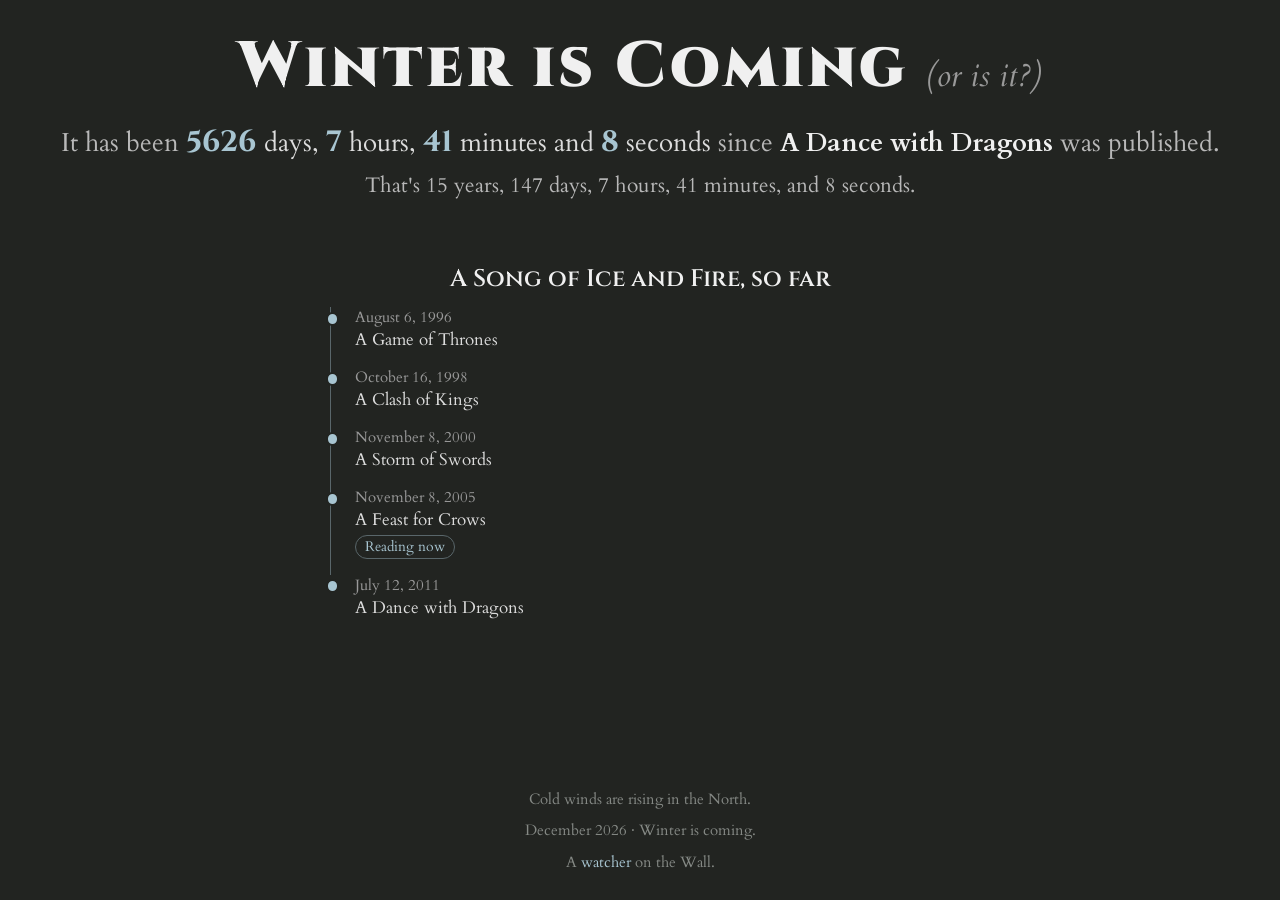
==== index.html @ 38c05212 "Refine page layout and add footer link" ====
<!doctype html>
<html lang="en">
  <head>
    <meta charset="UTF-8" />
    <meta name="viewport" content="width=device-width, initial-scale=1.0" />
    <meta
      name="description"
      content="How long has it been since A Dance with Dragons was published? A live countdown of the wait for The Winds of Winter."
    />

    <link rel="stylesheet" href="styles.css" />
    <title>Winds of Winter Countdown</title>
  </head>
  <body>
    <main>
      <section class="hero" aria-label="Winds of Winter countdown">
        <div class="title-row">
          <div class="headline">Winter is Coming</div>
          <div class="question">(or is it?)</div>
        </div>

        <div class="counter-lines">
          <div id="counter">
            <span class="open">It has been</span>

            <span id="days"></span>
            <span id="days_counter"></span>,
            <span id="hours"></span>
            <span id="hours_counter"></span>,
            <span id="minutes"></span>
            <span id="minutes_counter"></span>
            and
            <span id="seconds"></span>
            <span id="seconds_counter"></span>

            <span class="close">
              since <strong>A Dance with Dragons</strong> was published.</span
            >
          </div>

          <p id="elapsed-years"></p>
        </div>
      </section>

      <section class="book-history" aria-labelledby="book-history-title">
        <h2 id="book-history-title">A Song of Ice and Fire, so far</h2>
        <ol class="timeline">
          <li class="timeline-item">
            <time datetime="1996-08-06">August 6, 1996</time>
            <h3>A Game of Thrones</h3>
          </li>
          <li class="timeline-item">
            <time datetime="1998-10-16">October 16, 1998</time>
            <h3>A Clash of Kings</h3>
          </li>
          <li class="timeline-item">
            <time datetime="2000-11-08">November 8, 2000</time>
            <h3>A Storm of Swords</h3>
          </li>
          <li class="timeline-item">
            <time datetime="2005-11-08">November 8, 2005</time>
            <h3>A Feast for Crows</h3>
            <span class="reading-label">Reading now</span>
          </li>
          <li class="timeline-item">
            <time datetime="2011-07-12">July 12, 2011</time>
            <h3>A Dance with Dragons</h3>
          </li>
        </ol>
      </section>

      <footer class="site-footer">
        <p>Cold winds are rising in the North.</p>
        <p><time id="current-date"></time> · Winter is coming.</p>
        <p>A <a href="https://abdulkareem.me">watcher</a> on the Wall.</p>
      </footer>

    </main>

    <script src="script.js"></script>
  </body>
</html>
---- styles.css ----
@font-face {
  font-family: "Cardo";
  font-style: normal;
  font-weight: 400;
  font-display: swap;
  src: url("fonts/cardo-regular.woff2") format("woff2");
}

@font-face {
  font-family: "Cardo";
  font-style: normal;
  font-weight: 700;
  font-display: swap;
  src: url("fonts/cardo-bold.woff2") format("woff2");
}

@font-face {
  font-family: "Cardo";
  font-style: italic;
  font-weight: 400;
  font-display: swap;
  src: url("fonts/cardo-italic.woff2") format("woff2");
}

@font-face {
  font-family: "Cinzel";
  font-style: normal;
  font-weight: 400 900;
  font-display: swap;
  src: url("fonts/cinzel-variable.woff2") format("woff2");
}

* {
  margin: 0;
  padding: 0;
  box-sizing: border-box;
}

::selection {
  color: #222421;
  background: #f0f0f0;
}

body {
  background-color: #222421;
  min-height: 100vh;
  min-height: 100svh;
  display: flex;
  flex-direction: column;
  justify-content: center;
  text-align: center;
  padding: 1.5rem 2rem;
  gap: 0.5rem;
}

main {
  width: 100%;
  min-height: calc(100svh - 3rem);
  display: flex;
  flex-direction: column;
  align-items: center;
  gap: clamp(2.5rem, 7vh, 4.5rem);
}

.hero {
  display: flex;
  flex-direction: column;
  align-items: center;
  gap: 0.75rem;
  width: 100%;
}

.counter-lines {
  display: flex;
  flex-direction: column;
  gap: 0.5rem;
  width: 100%;
}

.title-row {
  display: flex;
  align-items: baseline;
  gap: 1rem;
  flex-wrap: wrap;
  justify-content: center;
}

.headline {
  font-family: "Cinzel", serif;
  font-weight: 900;
  font-size: clamp(2.5rem, 5vw, 4.5rem);
  color: #f0f0f0;
  letter-spacing: 0.05em;
}

.question {
  font-family: "Cardo", serif;
  font-style: italic;
  font-size: clamp(1.3rem, 3vw, 2rem);
  color: #999999;
}

#counter {
  width: 100%;
  font-family: "Cardo", serif;
  font-size: clamp(1.1rem, 2.2vw, 1.6rem);
  color: #dcdcdc;
  max-width: 100%;
  line-height: 1.4;
  text-align: center;
}

#counter .open,
#counter .close {
  color: #b8b8b8;
}

#counter strong {
  color: #f0f0f0;
  font-weight: 700;
}

#elapsed-years {
  color: #b8b8b8;
  font-family: "Cardo", serif;
  font-size: clamp(1rem, 1.8vw, 1.3rem);
  line-height: 1.4;
}

.book-history {
  width: min(100%, 620px);
  text-align: left;
}

.book-history h2 {
  margin-bottom: 0.75rem;
  color: #f0f0f0;
  font-family: "Cinzel", serif;
  font-size: clamp(1.15rem, 2vw, 1.5rem);
  font-weight: 600;
  text-align: center;
}

.timeline {
  list-style: none;
}

.timeline-item {
  position: relative;
  min-height: 0;
  padding: 0 0 1rem 1.5rem;
  border-left: 1px solid #59666a;
}

.timeline-item::before {
  position: absolute;
  top: 0.3rem;
  left: -0.32rem;
  width: 0.6rem;
  height: 0.6rem;
  border: 2px solid #222421;
  border-radius: 50%;
  background: #a8c5d1;
  content: "";
}

.timeline-item:last-child {
  min-height: 0;
  padding-bottom: 0;
  border-left-color: transparent;
}

.timeline-item time {
  color: #999999;
  font-family: "Cardo", serif;
  font-size: 0.95rem;
}

.timeline-item h3 {
  margin-top: 0;
  color: #dcdcdc;
  font-family: "Cardo", serif;
  font-size: 1.05rem;
  font-weight: 400;
}

.reading-label {
  display: inline-block;
  margin-top: 0.25rem;
  padding: 0.1rem 0.55rem;
  border: 1px solid #59666a;
  border-radius: 999px;
  color: #a8c5d1;
  font-family: "Cardo", serif;
  font-size: 0.85rem;
}

.site-footer {
  width: min(100%, 620px);
  margin-top: auto;
  padding-top: 0;
  color: #858985;
  font-family: "Cardo", serif;
  font-size: 0.95rem;
  line-height: 1.8;
}

.site-footer p + p {
  margin-top: 0.25rem;
}

.site-footer a {
  color: #a8c5d1;
  text-decoration: none;
}

.site-footer a:hover,
.site-footer a:focus-visible {
  text-decoration: underline;
}

@media (max-width: 700px) {
  body {
    padding: 1.5rem 1rem;
  }

  main {
    min-height: 0;
    gap: 2rem;
  }

  .site-footer {
    margin-top: 0;
  }
}

#days,
#hours,
#minutes,
#seconds {
  font-family: "Cinzel", serif;
  font-weight: 700;
  color: #a8c5d1;
  font-size: 1.15em;
}

#days_counter,
#hours_counter,
#minutes_counter,
#seconds_counter {
  color: #dcdcdc;
}
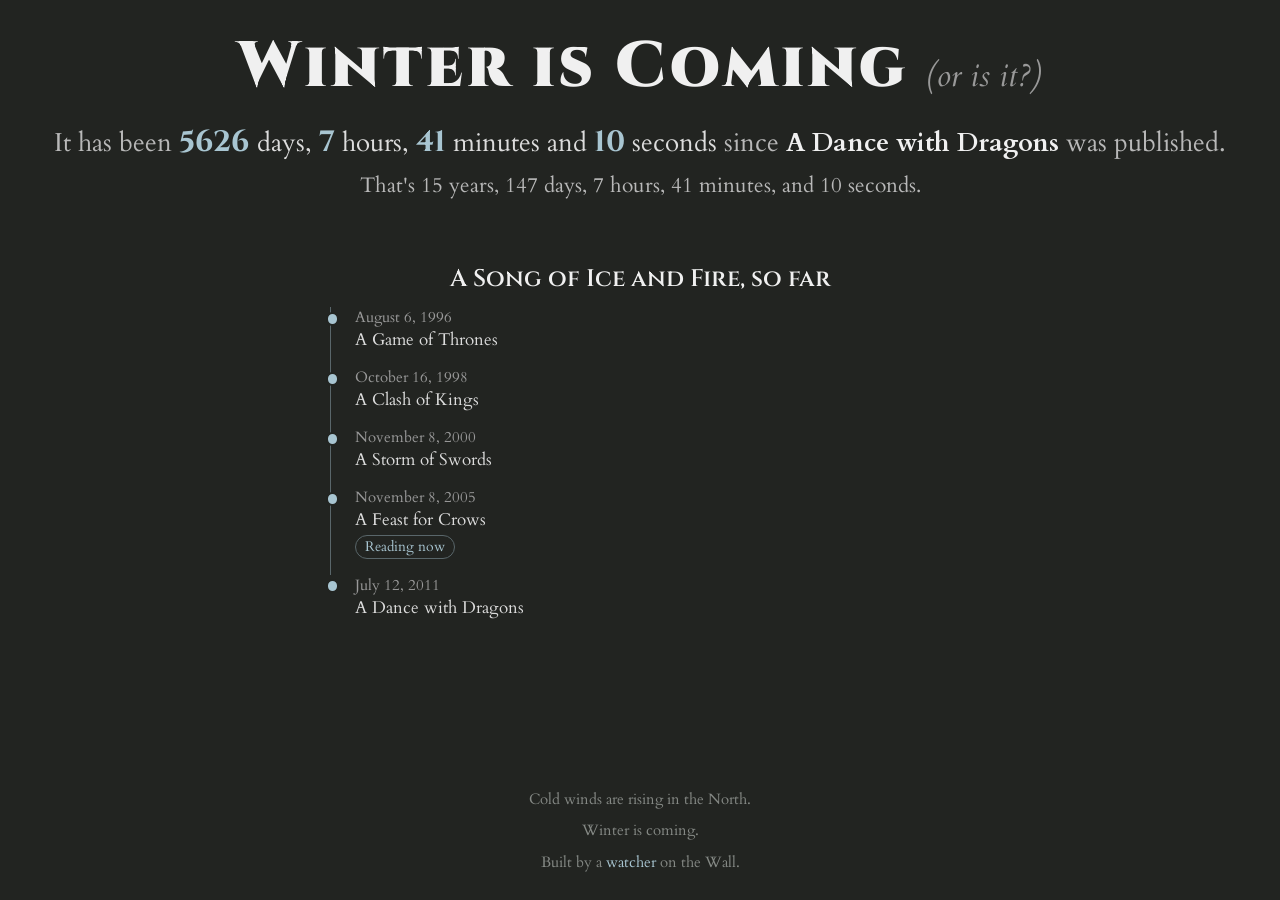
==== commit 437bc1ec: "Simplify footer attribution" ====
--- a/index.html
+++ b/index.html
@@ -71,8 +71,8 @@
 
       <footer class="site-footer">
         <p>Cold winds are rising in the North.</p>
-        <p><time id="current-date"></time> · Winter is coming.</p>
-        <p>A <a href="https://abdulkareem.me">watcher</a> on the Wall.</p>
+        <p>Winter is coming.</p>
+        <p>Built by a <a href="https://abdulkareem.me">watcher</a> on the Wall.</p>
       </footer>
 
     </main>
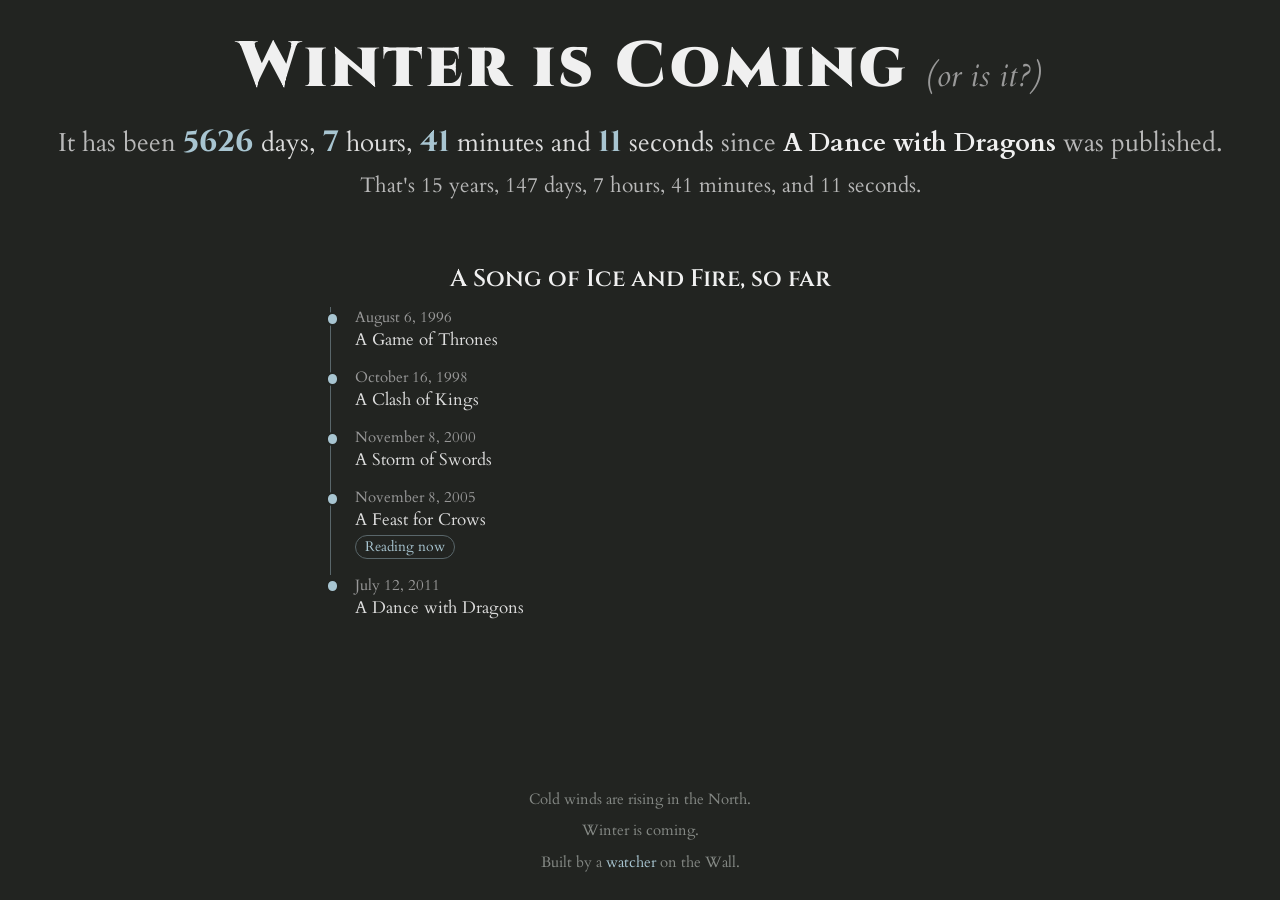
==== commit 5c1d9d87: "Add color-scheme aware raven favicon" ====
--- a/index.html
+++ b/index.html
@@ -8,6 +8,7 @@
       content="How long has it been since A Dance with Dragons was published? A live countdown of the wait for The Winds of Winter."
     />
 
+    <link rel="icon" href="favicon.svg" type="image/svg+xml" />
     <link rel="stylesheet" href="styles.css" />
     <title>Winds of Winter Countdown</title>
   </head>
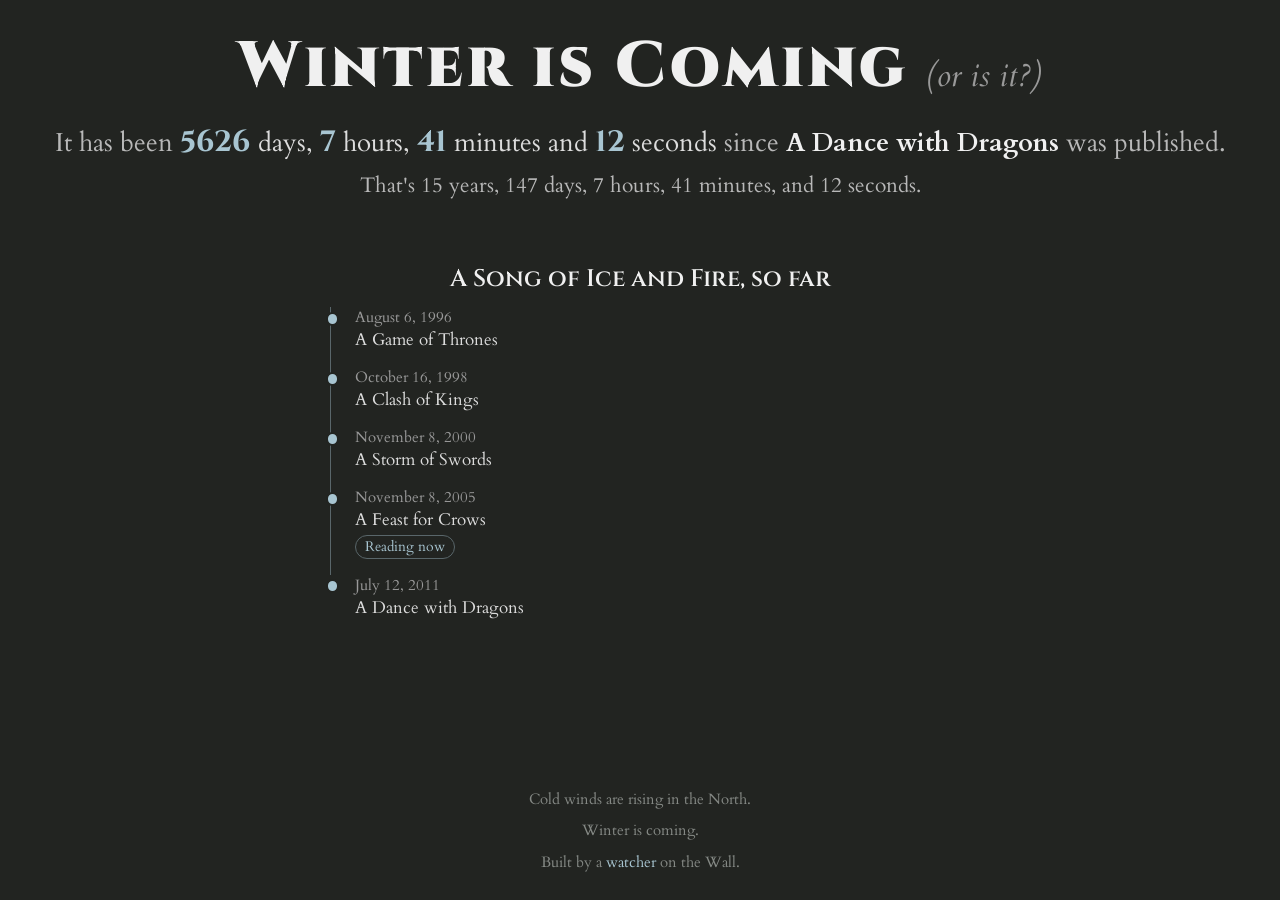
==== commit 4df9fa77: "Add Google site verification" ====
--- a/index.html
+++ b/index.html
@@ -7,6 +7,7 @@
       name="description"
       content="How long has it been since A Dance with Dragons was published? A live countdown of the wait for The Winds of Winter."
     />
+    <meta name="google-site-verification" content="6XmvAf14zx8d5ENP5H38cQV1JYzWniGYxqAa-eo4tVA" />
 
     <link rel="icon" href="favicon.svg" type="image/svg+xml" />
     <link rel="stylesheet" href="styles.css" />
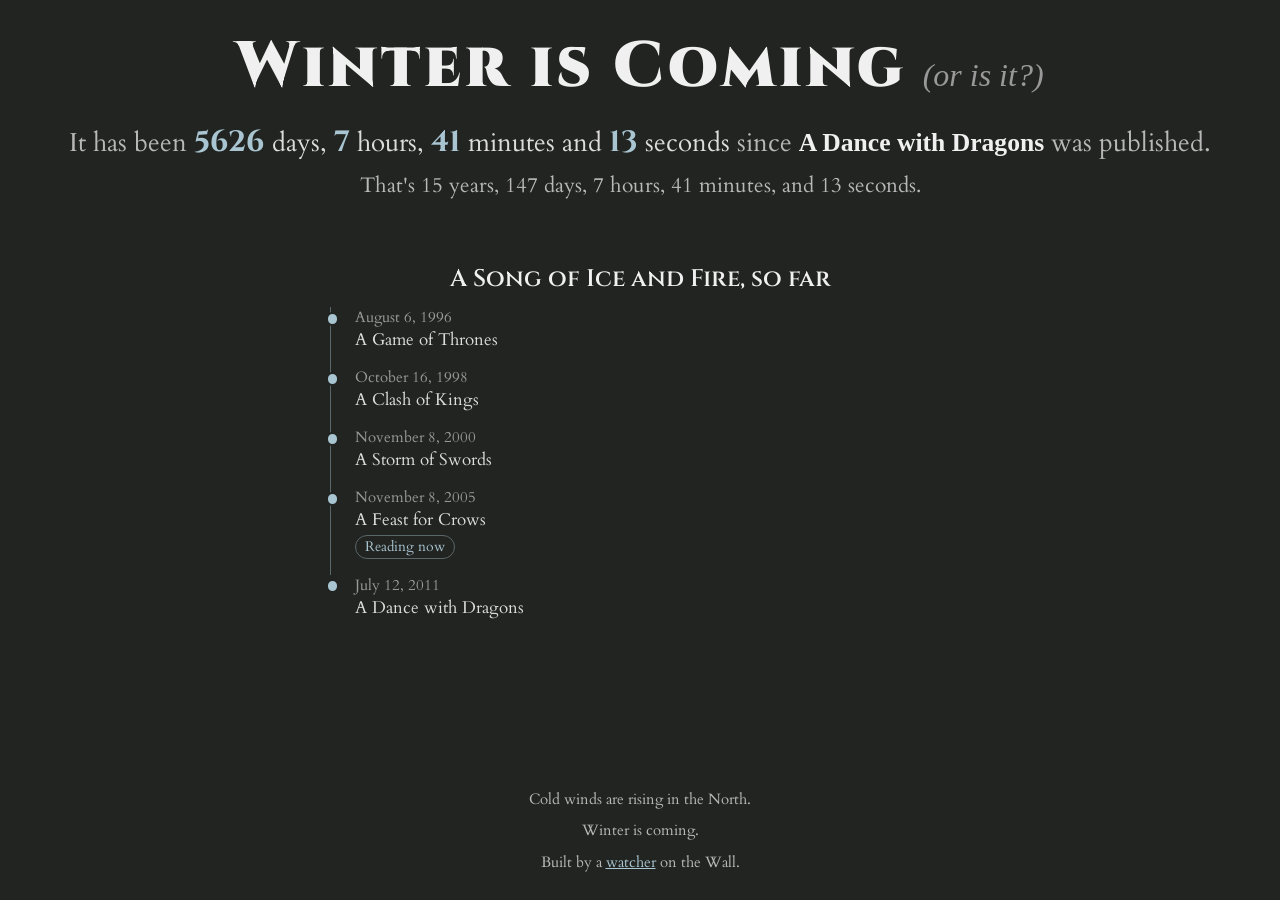
==== commit da75d8de: "Improve font loading and accessibility" ====
--- a/index.html
+++ b/index.html
@@ -9,6 +9,8 @@
     />
     <meta name="google-site-verification" content="6XmvAf14zx8d5ENP5H38cQV1JYzWniGYxqAa-eo4tVA" />
 
+    <link rel="preload" href="fonts/cinzel-variable.woff2" as="font" type="font/woff2" crossorigin />
+    <link rel="preload" href="fonts/cardo-regular.woff2" as="font" type="font/woff2" crossorigin />
     <link rel="icon" href="favicon.svg" type="image/svg+xml" />
     <link rel="stylesheet" href="styles.css" />
     <title>Winds of Winter Countdown</title>
--- a/styles.css
+++ b/styles.css
@@ -2,7 +2,7 @@
   font-family: "Cardo";
   font-style: normal;
   font-weight: 400;
-  font-display: swap;
+  font-display: optional;
   src: url("fonts/cardo-regular.woff2") format("woff2");
 }
 
@@ -10,7 +10,7 @@
   font-family: "Cardo";
   font-style: normal;
   font-weight: 700;
-  font-display: swap;
+  font-display: optional;
   src: url("fonts/cardo-bold.woff2") format("woff2");
 }
 
@@ -18,7 +18,7 @@
   font-family: "Cardo";
   font-style: italic;
   font-weight: 400;
-  font-display: swap;
+  font-display: optional;
   src: url("fonts/cardo-italic.woff2") format("woff2");
 }
 
@@ -26,7 +26,7 @@
   font-family: "Cinzel";
   font-style: normal;
   font-weight: 400 900;
-  font-display: swap;
+  font-display: optional;
   src: url("fonts/cinzel-variable.woff2") format("woff2");
 }
 
@@ -199,7 +199,7 @@
   width: min(100%, 620px);
   margin-top: auto;
   padding-top: 0;
-  color: #858985;
+  color: #b8b8b8;
   font-family: "Cardo", serif;
   font-size: 0.95rem;
   line-height: 1.8;
@@ -211,7 +211,7 @@
 
 .site-footer a {
   color: #a8c5d1;
-  text-decoration: none;
+  text-decoration: underline;
 }
 
 .site-footer a:hover,
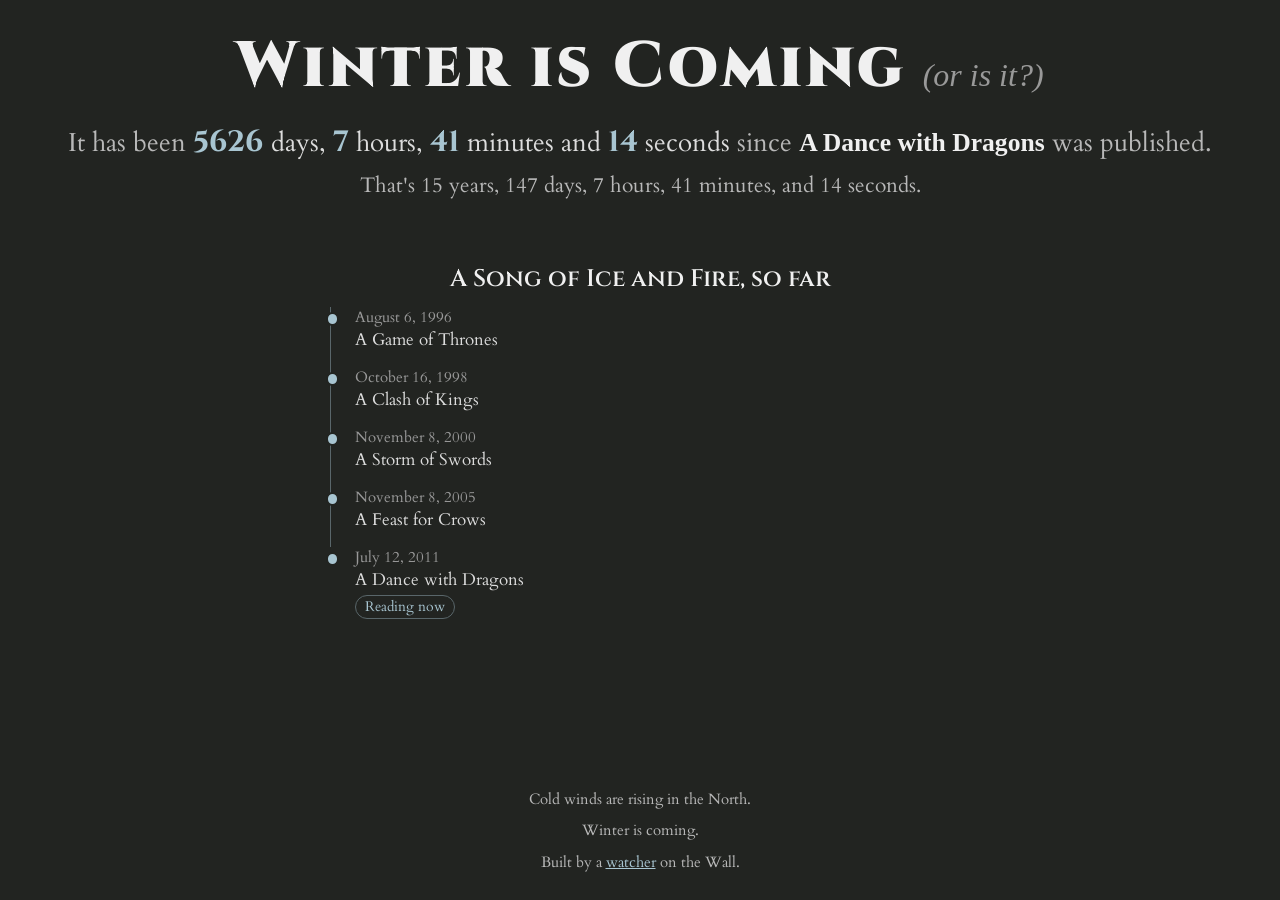
==== commit 5a9b8fa4: "Update reading now label" ====
--- a/index.html
+++ b/index.html
@@ -64,11 +64,11 @@
           <li class="timeline-item">
             <time datetime="2005-11-08">November 8, 2005</time>
             <h3>A Feast for Crows</h3>
-            <span class="reading-label">Reading now</span>
           </li>
           <li class="timeline-item">
             <time datetime="2011-07-12">July 12, 2011</time>
             <h3>A Dance with Dragons</h3>
+            <span class="reading-label">Reading now</span>
           </li>
         </ol>
       </section>
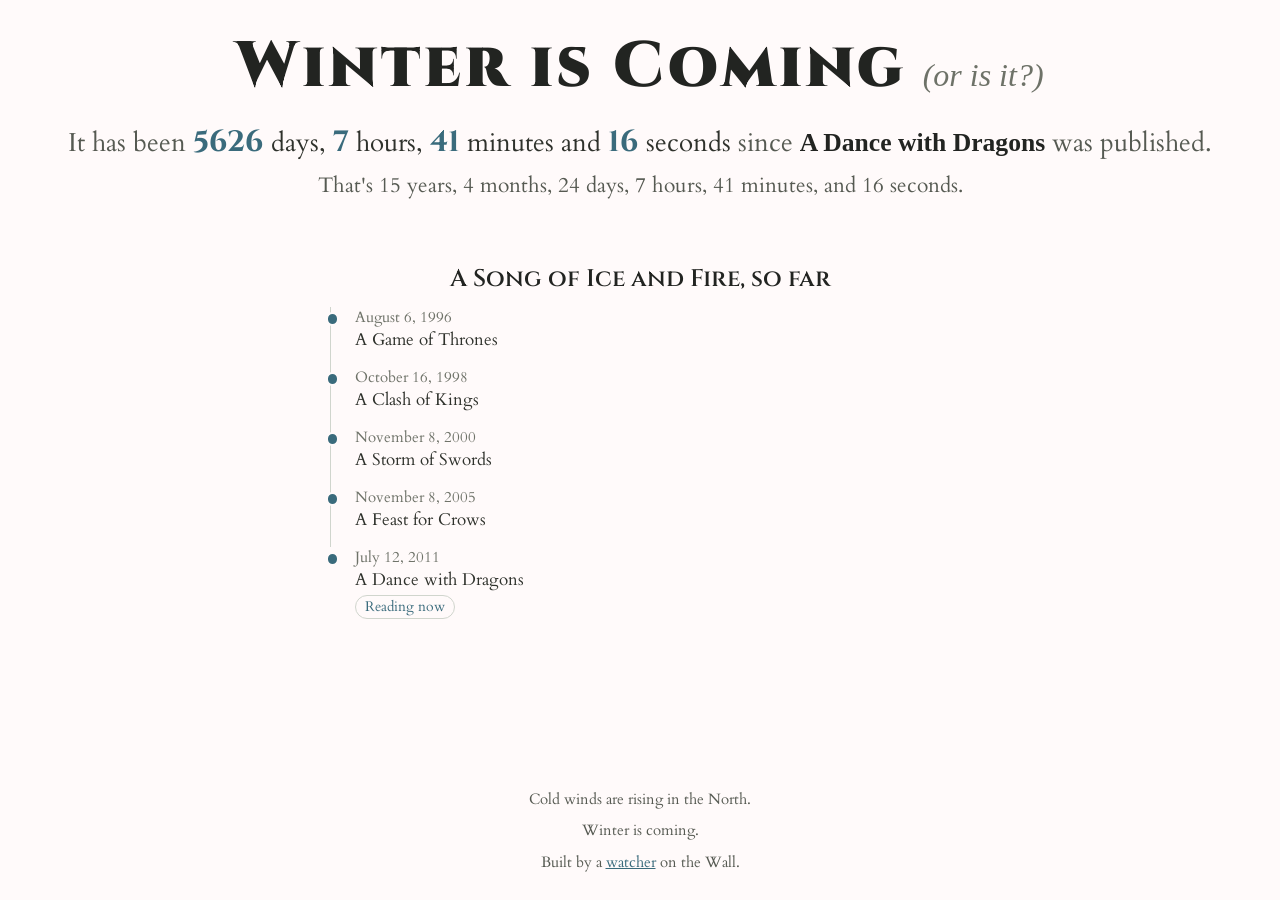
==== commit 42018963: "feat(elapsed): break down elapsed time by full calendar hierarchy The summary jumped from years stra" ====
--- a/index.html
+++ b/index.html
@@ -42,7 +42,7 @@
             >
           </div>
 
-          <p id="elapsed-years"></p>
+          <p id="elapsed-time"></p>
         </div>
       </section>
 
--- a/styles.css
+++ b/styles.css
@@ -30,6 +30,32 @@
   src: url("fonts/cinzel-variable.woff2") format("woff2");
 }
 
+:root {
+  color-scheme: dark;
+
+  --bg: #222421;
+  --text-primary: #f0f0f0;
+  --text-body: #dcdcdc;
+  --text-muted: #b8b8b8;
+  --text-dim: #999999;
+  --accent: #a8c5d1;
+  --border: #59666a;
+}
+
+@media (prefers-color-scheme: light) {
+  :root {
+    color-scheme: light;
+
+    --bg: #fffafa;
+    --text-primary: #222421;
+    --text-body: #2f322c;
+    --text-muted: #565a52;
+    --text-dim: #6e7268;
+    --accent: #3a6b7c;
+    --border: #d0d5cd;
+  }
+}
+
 * {
   margin: 0;
   padding: 0;
@@ -37,12 +63,12 @@
 }
 
 ::selection {
-  color: #222421;
-  background: #f0f0f0;
+  color: var(--bg);
+  background: var(--text-primary);
 }
 
 body {
-  background-color: #222421;
+  background-color: var(--bg);
   min-height: 100vh;
   min-height: 100svh;
   display: flex;
@@ -89,7 +115,7 @@
   font-family: "Cinzel", serif;
   font-weight: 900;
   font-size: clamp(2.5rem, 5vw, 4.5rem);
-  color: #f0f0f0;
+  color: var(--text-primary);
   letter-spacing: 0.05em;
 }
 
@@ -97,14 +123,14 @@
   font-family: "Cardo", serif;
   font-style: italic;
   font-size: clamp(1.3rem, 3vw, 2rem);
-  color: #999999;
+  color: var(--text-dim);
 }
 
 #counter {
   width: 100%;
   font-family: "Cardo", serif;
   font-size: clamp(1.1rem, 2.2vw, 1.6rem);
-  color: #dcdcdc;
+  color: var(--text-body);
   max-width: 100%;
   line-height: 1.4;
   text-align: center;
@@ -112,16 +138,16 @@
 
 #counter .open,
 #counter .close {
-  color: #b8b8b8;
+  color: var(--text-muted);
 }
 
 #counter strong {
-  color: #f0f0f0;
+  color: var(--text-primary);
   font-weight: 700;
 }
 
-#elapsed-years {
-  color: #b8b8b8;
+#elapsed-time {
+  color: var(--text-muted);
   font-family: "Cardo", serif;
   font-size: clamp(1rem, 1.8vw, 1.3rem);
   line-height: 1.4;
@@ -134,7 +160,7 @@
 
 .book-history h2 {
   margin-bottom: 0.75rem;
-  color: #f0f0f0;
+  color: var(--text-primary);
   font-family: "Cinzel", serif;
   font-size: clamp(1.15rem, 2vw, 1.5rem);
   font-weight: 600;
@@ -149,7 +175,7 @@
   position: relative;
   min-height: 0;
   padding: 0 0 1rem 1.5rem;
-  border-left: 1px solid #59666a;
+  border-left: 1px solid var(--border);
 }
 
 .timeline-item::before {
@@ -158,9 +184,9 @@
   left: -0.32rem;
   width: 0.6rem;
   height: 0.6rem;
-  border: 2px solid #222421;
+  border: 2px solid var(--bg);
   border-radius: 50%;
-  background: #a8c5d1;
+  background: var(--accent);
   content: "";
 }
 
@@ -171,14 +197,14 @@
 }
 
 .timeline-item time {
-  color: #999999;
+  color: var(--text-dim);
   font-family: "Cardo", serif;
   font-size: 0.95rem;
 }
 
 .timeline-item h3 {
   margin-top: 0;
-  color: #dcdcdc;
+  color: var(--text-body);
   font-family: "Cardo", serif;
   font-size: 1.05rem;
   font-weight: 400;
@@ -188,9 +214,9 @@
   display: inline-block;
   margin-top: 0.25rem;
   padding: 0.1rem 0.55rem;
-  border: 1px solid #59666a;
+  border: 1px solid var(--border);
   border-radius: 999px;
-  color: #a8c5d1;
+  color: var(--accent);
   font-family: "Cardo", serif;
   font-size: 0.85rem;
 }
@@ -199,7 +225,7 @@
   width: min(100%, 620px);
   margin-top: auto;
   padding-top: 0;
-  color: #b8b8b8;
+  color: var(--text-muted);
   font-family: "Cardo", serif;
   font-size: 0.95rem;
   line-height: 1.8;
@@ -210,7 +236,7 @@
 }
 
 .site-footer a {
-  color: #a8c5d1;
+  color: var(--accent);
   text-decoration: underline;
 }
 
@@ -219,6 +245,276 @@
   text-decoration: underline;
 }
 
+/* ---------------------------------------------------------------- 404 page */
+
+.not-found-body {
+  overflow-x: hidden;
+}
+
+#snow {
+  position: fixed;
+  inset: 0;
+  width: 100%;
+  height: 100%;
+  z-index: 0;
+  pointer-events: none;
+}
+
+.not-found {
+  position: relative;
+  z-index: 1;
+  gap: clamp(2rem, 6vh, 3.5rem);
+}
+
+.nf-sr {
+  position: absolute;
+  width: 1px;
+  height: 1px;
+  padding: 0;
+  margin: -1px;
+  overflow: hidden;
+  clip-path: inset(50%);
+  white-space: nowrap;
+}
+
+.nf-hero {
+  display: flex;
+  flex-direction: column;
+  align-items: center;
+  gap: 0.9rem;
+  width: 100%;
+}
+
+.nf-code {
+  font-family: "Cinzel", serif;
+  font-weight: 900;
+  font-size: clamp(4.5rem, 18vw, 12rem);
+  line-height: 0.95;
+  letter-spacing: 0.08em;
+  background-image: linear-gradient(
+    100deg,
+    transparent 0%,
+    var(--text-dim) 22%,
+    var(--text-primary) 42%,
+    var(--accent) 52%,
+    var(--text-primary) 62%,
+    var(--text-dim) 78%,
+    transparent 100%
+  );
+  background-size: 260% 100%;
+  background-position: 130% 0;
+  -webkit-background-clip: text;
+  background-clip: text;
+  color: transparent;
+  animation: nf-wind-drift 7s ease-in-out infinite;
+}
+
+@keyframes nf-wind-drift {
+  0%,
+  100% {
+    background-position: 130% 0;
+  }
+  50% {
+    background-position: -30% 0;
+  }
+}
+
+.nf-title {
+  font-family: "Cinzel", serif;
+  font-weight: 600;
+  font-size: clamp(1.4rem, 3.4vw, 2.4rem);
+  line-height: 1.25;
+  color: var(--text-primary);
+}
+
+.nf-title-sub {
+  font-family: "Cardo", serif;
+  font-style: italic;
+  font-weight: 400;
+  font-size: 0.72em;
+  color: var(--text-muted);
+}
+
+.nf-title-sub em {
+  color: var(--accent);
+  font-style: italic;
+}
+
+.nf-omen {
+  min-height: 1.8em;
+  font-family: "Cardo", serif;
+  font-style: italic;
+  font-size: clamp(1rem, 2vw, 1.25rem);
+  color: var(--text-dim);
+  transition: opacity 0.45s ease;
+}
+
+.nf-omen.is-fading {
+  opacity: 0;
+}
+
+.nf-detail {
+  max-width: 46ch;
+  font-family: "Cardo", serif;
+  font-size: clamp(0.98rem, 1.8vw, 1.15rem);
+  line-height: 1.7;
+  color: var(--text-body);
+}
+
+.nf-actions {
+  display: flex;
+  flex-wrap: wrap;
+  gap: 0.75rem;
+  justify-content: center;
+  margin-top: 0.35rem;
+}
+
+.nf-btn {
+  display: inline-block;
+  padding: 0.6rem 1.35rem;
+  border: 1px solid var(--accent);
+  border-radius: 999px;
+  background: var(--accent);
+  color: var(--bg);
+  font-family: "Cardo", serif;
+  font-size: 1rem;
+  text-decoration: none;
+  cursor: pointer;
+  transition: transform 0.18s ease, opacity 0.18s ease;
+}
+
+.nf-btn:hover,
+.nf-btn:focus-visible {
+  transform: translateY(-2px);
+  opacity: 0.85;
+}
+
+.nf-btn-ghost {
+  background: transparent;
+  color: var(--accent);
+}
+
+.nf-report {
+  width: min(100%, 620px);
+  padding: 1.25rem 1.5rem 1.5rem;
+  border: 1px solid var(--border);
+  border-radius: 14px;
+  background: color-mix(in srgb, var(--bg) 82%, var(--text-primary) 18%);
+}
+
+.nf-report h2 {
+  margin-bottom: 0.9rem;
+  color: var(--text-primary);
+  font-family: "Cinzel", serif;
+  font-size: clamp(1.05rem, 1.9vw, 1.35rem);
+  font-weight: 600;
+  text-align: center;
+}
+
+.nf-report-list {
+  display: grid;
+  gap: 0.3rem;
+  margin-bottom: 1.15rem;
+  font-family: "Cardo", serif;
+  font-size: 0.95rem;
+}
+
+.nf-report-row {
+  display: flex;
+  gap: 0.6rem;
+  justify-content: space-between;
+  align-items: baseline;
+  border-bottom: 1px dotted var(--border);
+  padding-bottom: 0.3rem;
+}
+
+.nf-report-row dt {
+  color: var(--text-dim);
+}
+
+.nf-report-row dd {
+  color: var(--text-body);
+  text-align: right;
+  word-break: break-word;
+}
+
+.nf-status {
+  color: var(--accent);
+  font-style: italic;
+}
+
+.nf-manifest {
+  list-style: none;
+  display: grid;
+  gap: 0.35rem;
+  font-family: "Cardo", serif;
+  font-size: 0.95rem;
+  color: var(--text-muted);
+}
+
+.nf-manifest-item {
+  display: flex;
+  align-items: baseline;
+  gap: 0.6rem;
+}
+
+.nf-mark {
+  color: var(--accent);
+  font-size: 0.85em;
+}
+
+.nf-manifest-item.is-missing {
+  color: var(--text-primary);
+  font-style: italic;
+}
+
+.nf-manifest-item.is-missing .nf-mark {
+  color: var(--text-dim);
+}
+
+/* The raven that crosses the sky. */
+
+.nf-raven-flight {
+  position: fixed;
+  top: 8vh;
+  left: 0;
+  z-index: 2;
+  pointer-events: none;
+  opacity: 0;
+  transform: translateX(-20vw);
+}
+
+.nf-raven-flight img {
+  display: block;
+  width: 52px;
+  height: 52px;
+  filter: drop-shadow(0 2px 6px rgb(0 0 0 / 0.35));
+}
+
+.nf-raven-flight.is-flying {
+  animation: nf-fly-across 3.4s cubic-bezier(0.4, 0, 0.6, 1) forwards;
+}
+
+@keyframes nf-fly-across {
+  0% {
+    opacity: 0;
+    transform: translateX(-20vw) translateY(0) scaleX(1);
+  }
+  12% {
+    opacity: 1;
+  }
+  50% {
+    transform: translateX(45vw) translateY(-3vh) scaleX(1);
+  }
+  88% {
+    opacity: 1;
+  }
+  100% {
+    opacity: 0;
+    transform: translateX(115vw) translateY(2vh) scaleX(1);
+  }
+}
+
 @media (max-width: 700px) {
   body {
     padding: 1.5rem 1rem;
@@ -231,6 +527,42 @@
 
   .site-footer {
     margin-top: 0;
+  }
+}
+
+@media (prefers-reduced-motion: reduce) {
+  .nf-code {
+    animation: none;
+    background-position: 50% 0;
+  }
+
+  .nf-raven-flight.is-flying {
+    animation-duration: 0.01ms;
+  }
+
+  .nf-omen {
+    transition: none;
+  }
+}
+
+/* 404 page — small screens and reduced motion. */
+
+@media (max-width: 700px) {
+  .not-found {
+    gap: 2rem;
+  }
+
+  .nf-report {
+    padding: 1.1rem 1.15rem 1.3rem;
+  }
+
+  .nf-report-row {
+    flex-direction: column;
+    gap: 0.1rem;
+  }
+
+  .nf-report-row dd {
+    text-align: left;
   }
 }
 
@@ -240,7 +572,7 @@
 #seconds {
   font-family: "Cinzel", serif;
   font-weight: 700;
-  color: #a8c5d1;
+  color: var(--accent);
   font-size: 1.15em;
 }
 
@@ -248,5 +580,5 @@
 #hours_counter,
 #minutes_counter,
 #seconds_counter {
-  color: #dcdcdc;
-}
+  color: var(--text-body);
+}
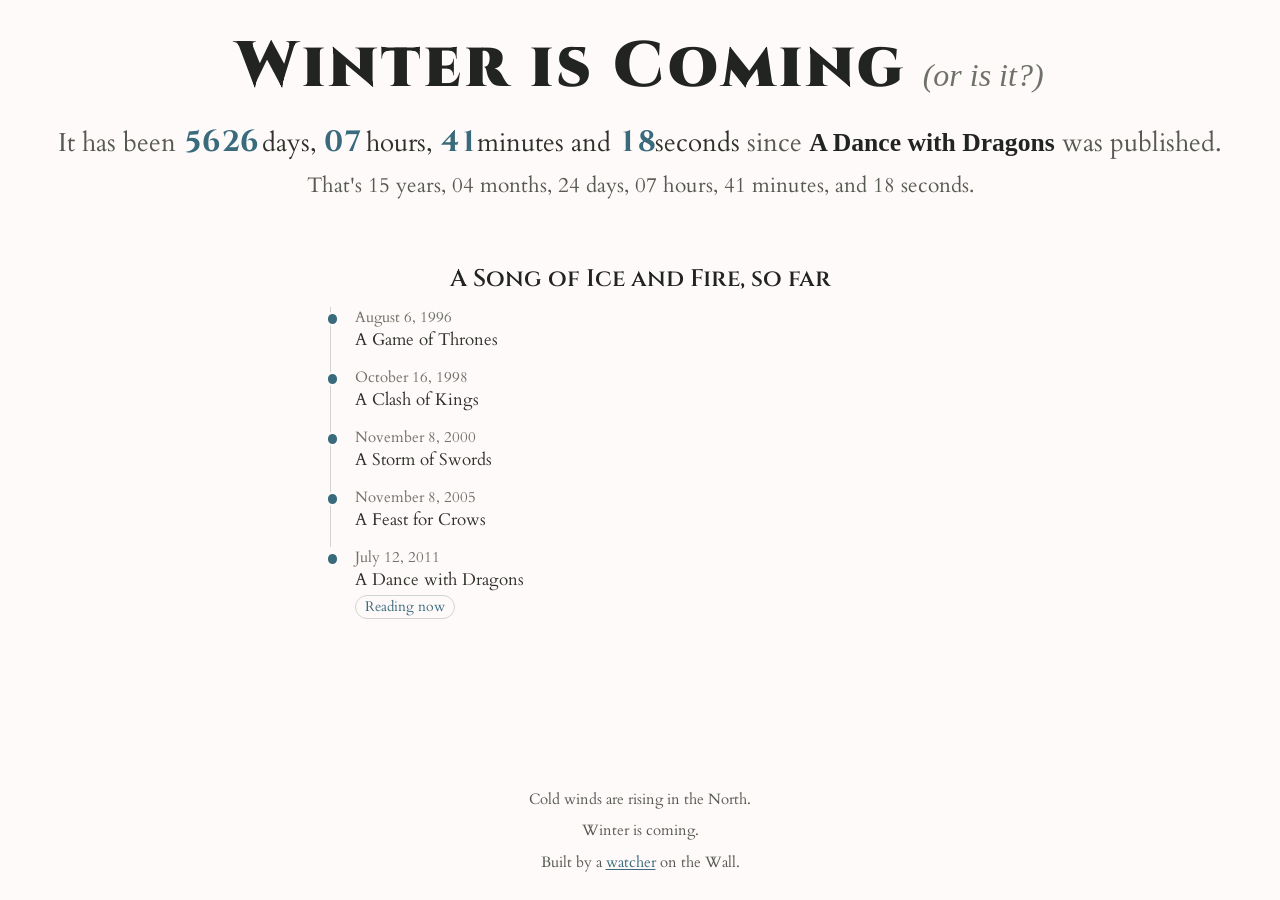
==== commit 0be48b45: "feat(meta): add Open Graph image and share metadata Add a 1200x630 OG image themed to match the site" ====
--- a/index.html
+++ b/index.html
@@ -8,6 +8,25 @@
       content="How long has it been since A Dance with Dragons was published? A live countdown of the wait for The Winds of Winter."
     />
     <meta name="google-site-verification" content="6XmvAf14zx8d5ENP5H38cQV1JYzWniGYxqAa-eo4tVA" />
+
+    <meta property="og:type" content="website" />
+    <meta property="og:site_name" content="Winds of Winter Countdown" />
+    <meta property="og:title" content="Winds of Winter Countdown" />
+    <meta
+      property="og:description"
+      content="How long has it been since A Dance with Dragons was published? A live countdown of the wait for The Winds of Winter."
+    />
+    <meta property="og:url" content="https://windsofwinter.pages.dev/" />
+    <meta property="og:image" content="https://windsofwinter.pages.dev/og-image.png" />
+    <meta property="og:image:type" content="image/png" />
+    <meta property="og:image:width" content="1200" />
+    <meta property="og:image:height" content="630" />
+    <meta
+      property="og:image:alt"
+      content="Winter is Coming — a live countdown to The Winds of Winter"
+    />
+    <meta name="twitter:card" content="summary_large_image" />
+    <meta name="twitter:image" content="https://windsofwinter.pages.dev/og-image.png" />
 
     <link rel="preload" href="fonts/cinzel-variable.woff2" as="font" type="font/woff2" crossorigin />
     <link rel="preload" href="fonts/cardo-regular.woff2" as="font" type="font/woff2" crossorigin />
--- a/styles.css
+++ b/styles.css
@@ -40,6 +40,13 @@
   --text-dim: #999999;
   --accent: #a8c5d1;
   --border: #59666a;
+
+  --ease-out: cubic-bezier(0.23, 1, 0.32, 1);
+  --ease-in-out: cubic-bezier(0.77, 0, 0.175, 1);
+  --duration-press: 160ms;
+  --duration-hover: 180ms;
+  --duration-enter: 250ms;
+  --duration-fade: 400ms;
 }
 
 @media (prefers-color-scheme: light) {
@@ -144,6 +151,25 @@
 #counter strong {
   color: var(--text-primary);
   font-weight: 700;
+}
+
+.digit-grid {
+  display: inline-flex;
+  vertical-align: baseline;
+}
+
+.digit {
+  flex: 0 0 1ch;
+  text-align: center;
+}
+
+.sr-only {
+  user-select: none;
+}
+
+.unit-s--hidden {
+  visibility: hidden;
+  user-select: none;
 }
 
 #elapsed-time {
@@ -238,14 +264,14 @@
 .site-footer a {
   color: var(--accent);
   text-decoration: underline;
+  text-underline-offset: 2px;
+  transition: color var(--duration-hover) var(--ease-out);
 }
 
 .site-footer a:hover,
 .site-footer a:focus-visible {
-  text-decoration: underline;
-}
-
-/* ---------------------------------------------------------------- 404 page */
+  color: var(--text-primary);
+}
 
 .not-found-body {
   overflow-x: hidden;
@@ -258,6 +284,23 @@
   height: 100%;
   z-index: 0;
   pointer-events: none;
+  opacity: 1;
+}
+
+@media (prefers-reduced-motion: no-preference) {
+  #snow {
+    animation: snow-fade-in var(--duration-fade) var(--ease-out) both;
+  }
+}
+
+@keyframes snow-fade-in {
+  from {
+    opacity: 0;
+  }
+
+  to {
+    opacity: 1;
+  }
 }
 
 .not-found {
@@ -266,6 +309,7 @@
   gap: clamp(2rem, 6vh, 3.5rem);
 }
 
+.sr-only,
 .nf-sr {
   position: absolute;
   width: 1px;
@@ -279,47 +323,19 @@
 
 .nf-hero {
   display: flex;
+  flex: 1;
   flex-direction: column;
   align-items: center;
+  justify-content: center;
   gap: 0.9rem;
   width: 100%;
 }
 
-.nf-code {
-  font-family: "Cinzel", serif;
-  font-weight: 900;
-  font-size: clamp(4.5rem, 18vw, 12rem);
-  line-height: 0.95;
-  letter-spacing: 0.08em;
-  background-image: linear-gradient(
-    100deg,
-    transparent 0%,
-    var(--text-dim) 22%,
-    var(--text-primary) 42%,
-    var(--accent) 52%,
-    var(--text-primary) 62%,
-    var(--text-dim) 78%,
-    transparent 100%
-  );
-  background-size: 260% 100%;
-  background-position: 130% 0;
-  -webkit-background-clip: text;
-  background-clip: text;
-  color: transparent;
-  animation: nf-wind-drift 7s ease-in-out infinite;
-}
-
-@keyframes nf-wind-drift {
-  0%,
-  100% {
-    background-position: 130% 0;
-  }
-  50% {
-    background-position: -30% 0;
-  }
-}
-
 .nf-title {
+  display: flex;
+  flex-direction: column;
+  align-items: center;
+  gap: 0.15rem;
   font-family: "Cinzel", serif;
   font-weight: 600;
   font-size: clamp(1.4rem, 3.4vw, 2.4rem);
@@ -327,38 +343,26 @@
   color: var(--text-primary);
 }
 
+.nf-title-lead {
+  font-size: 0.7em;
+  color: var(--text-muted);
+}
+
+.nf-others {
+  display: block;
+  color: var(--accent);
+  font-size: 1.15em;
+  letter-spacing: 0.06em;
+}
+
 .nf-title-sub {
+  display: block;
+  margin-top: 0.7rem;
   font-family: "Cardo", serif;
   font-style: italic;
   font-weight: 400;
-  font-size: 0.72em;
+  font-size: 0.62em;
   color: var(--text-muted);
-}
-
-.nf-title-sub em {
-  color: var(--accent);
-  font-style: italic;
-}
-
-.nf-omen {
-  min-height: 1.8em;
-  font-family: "Cardo", serif;
-  font-style: italic;
-  font-size: clamp(1rem, 2vw, 1.25rem);
-  color: var(--text-dim);
-  transition: opacity 0.45s ease;
-}
-
-.nf-omen.is-fading {
-  opacity: 0;
-}
-
-.nf-detail {
-  max-width: 46ch;
-  font-family: "Cardo", serif;
-  font-size: clamp(0.98rem, 1.8vw, 1.15rem);
-  line-height: 1.7;
-  color: var(--text-body);
 }
 
 .nf-actions {
@@ -369,149 +373,113 @@
   margin-top: 0.35rem;
 }
 
+.nf-title-lead,
+.nf-others,
+.nf-title-sub,
+.nf-actions {
+  animation: nf-enter var(--duration-enter) var(--ease-out) both;
+}
+
+.nf-title-lead {
+  animation-delay: 0ms;
+}
+
+.nf-others {
+  animation-delay: 70ms;
+}
+
+.nf-title-sub {
+  animation-delay: 140ms;
+}
+
+.nf-actions {
+  animation-delay: 210ms;
+}
+
+@keyframes nf-enter {
+  from {
+    opacity: 0;
+    transform: translateY(8px);
+  }
+
+  to {
+    opacity: 1;
+    transform: none;
+  }
+}
+
+@media (prefers-reduced-motion: reduce) {
+  .nf-title-lead,
+  .nf-others,
+  .nf-title-sub,
+  .nf-actions {
+    animation-name: nf-fade;
+    animation-duration: var(--duration-enter);
+    animation-timing-function: var(--ease-out);
+  }
+}
+
+@keyframes nf-fade {
+  from {
+    opacity: 0;
+  }
+
+  to {
+    opacity: 1;
+  }
+}
+
 .nf-btn {
   display: inline-block;
   padding: 0.6rem 1.35rem;
-  border: 1px solid var(--accent);
+  border: 1px solid var(--text-primary);
   border-radius: 999px;
-  background: var(--accent);
-  color: var(--bg);
+  background: transparent;
+  color: var(--text-primary);
   font-family: "Cardo", serif;
   font-size: 1rem;
   text-decoration: none;
   cursor: pointer;
-  transition: transform 0.18s ease, opacity 0.18s ease;
+  transition:
+    transform var(--duration-press) var(--ease-out),
+    border-color var(--duration-hover) var(--ease-out),
+    color var(--duration-hover) var(--ease-out),
+    background-color var(--duration-hover) var(--ease-out);
+}
+
+.nf-btn:focus-visible {
+  outline: 2px solid var(--accent);
+  outline-offset: 3px;
 }
 
 .nf-btn:hover,
 .nf-btn:focus-visible {
-  transform: translateY(-2px);
-  opacity: 0.85;
-}
-
-.nf-btn-ghost {
-  background: transparent;
+  border-color: var(--accent);
   color: var(--accent);
 }
 
-.nf-report {
-  width: min(100%, 620px);
-  padding: 1.25rem 1.5rem 1.5rem;
-  border: 1px solid var(--border);
-  border-radius: 14px;
-  background: color-mix(in srgb, var(--bg) 82%, var(--text-primary) 18%);
-}
-
-.nf-report h2 {
-  margin-bottom: 0.9rem;
-  color: var(--text-primary);
-  font-family: "Cinzel", serif;
-  font-size: clamp(1.05rem, 1.9vw, 1.35rem);
-  font-weight: 600;
-  text-align: center;
-}
-
-.nf-report-list {
-  display: grid;
-  gap: 0.3rem;
-  margin-bottom: 1.15rem;
-  font-family: "Cardo", serif;
-  font-size: 0.95rem;
-}
-
-.nf-report-row {
-  display: flex;
-  gap: 0.6rem;
-  justify-content: space-between;
-  align-items: baseline;
-  border-bottom: 1px dotted var(--border);
-  padding-bottom: 0.3rem;
-}
-
-.nf-report-row dt {
-  color: var(--text-dim);
-}
-
-.nf-report-row dd {
-  color: var(--text-body);
-  text-align: right;
-  word-break: break-word;
-}
-
-.nf-status {
-  color: var(--accent);
-  font-style: italic;
-}
-
-.nf-manifest {
-  list-style: none;
-  display: grid;
-  gap: 0.35rem;
-  font-family: "Cardo", serif;
-  font-size: 0.95rem;
-  color: var(--text-muted);
-}
-
-.nf-manifest-item {
-  display: flex;
-  align-items: baseline;
-  gap: 0.6rem;
-}
-
-.nf-mark {
-  color: var(--accent);
-  font-size: 0.85em;
-}
-
-.nf-manifest-item.is-missing {
-  color: var(--text-primary);
-  font-style: italic;
-}
-
-.nf-manifest-item.is-missing .nf-mark {
-  color: var(--text-dim);
-}
-
-/* The raven that crosses the sky. */
-
-.nf-raven-flight {
-  position: fixed;
-  top: 8vh;
-  left: 0;
-  z-index: 2;
-  pointer-events: none;
-  opacity: 0;
-  transform: translateX(-20vw);
-}
-
-.nf-raven-flight img {
-  display: block;
-  width: 52px;
-  height: 52px;
-  filter: drop-shadow(0 2px 6px rgb(0 0 0 / 0.35));
-}
-
-.nf-raven-flight.is-flying {
-  animation: nf-fly-across 3.4s cubic-bezier(0.4, 0, 0.6, 1) forwards;
-}
-
-@keyframes nf-fly-across {
-  0% {
-    opacity: 0;
-    transform: translateX(-20vw) translateY(0) scaleX(1);
-  }
-  12% {
-    opacity: 1;
-  }
-  50% {
-    transform: translateX(45vw) translateY(-3vh) scaleX(1);
-  }
-  88% {
-    opacity: 1;
-  }
-  100% {
-    opacity: 0;
-    transform: translateX(115vw) translateY(2vh) scaleX(1);
+@media (hover: hover) and (pointer: fine) {
+  .nf-btn:hover {
+    transform: translateY(-2px);
+  }
+}
+
+.nf-btn:active {
+  transform: scale(0.97);
+}
+
+@media (prefers-reduced-motion: reduce) {
+  .nf-btn {
+    transition:
+      border-color var(--duration-hover) var(--ease-out),
+      color var(--duration-hover) var(--ease-out),
+      background-color var(--duration-hover) var(--ease-out);
+  }
+
+  .nf-btn:hover,
+  .nf-btn:focus-visible,
+  .nf-btn:active {
+    transform: none;
   }
 }
 
@@ -530,39 +498,9 @@
   }
 }
 
-@media (prefers-reduced-motion: reduce) {
-  .nf-code {
-    animation: none;
-    background-position: 50% 0;
-  }
-
-  .nf-raven-flight.is-flying {
-    animation-duration: 0.01ms;
-  }
-
-  .nf-omen {
-    transition: none;
-  }
-}
-
-/* 404 page — small screens and reduced motion. */
-
 @media (max-width: 700px) {
   .not-found {
     gap: 2rem;
-  }
-
-  .nf-report {
-    padding: 1.1rem 1.15rem 1.3rem;
-  }
-
-  .nf-report-row {
-    flex-direction: column;
-    gap: 0.1rem;
-  }
-
-  .nf-report-row dd {
-    text-align: left;
   }
 }
 
